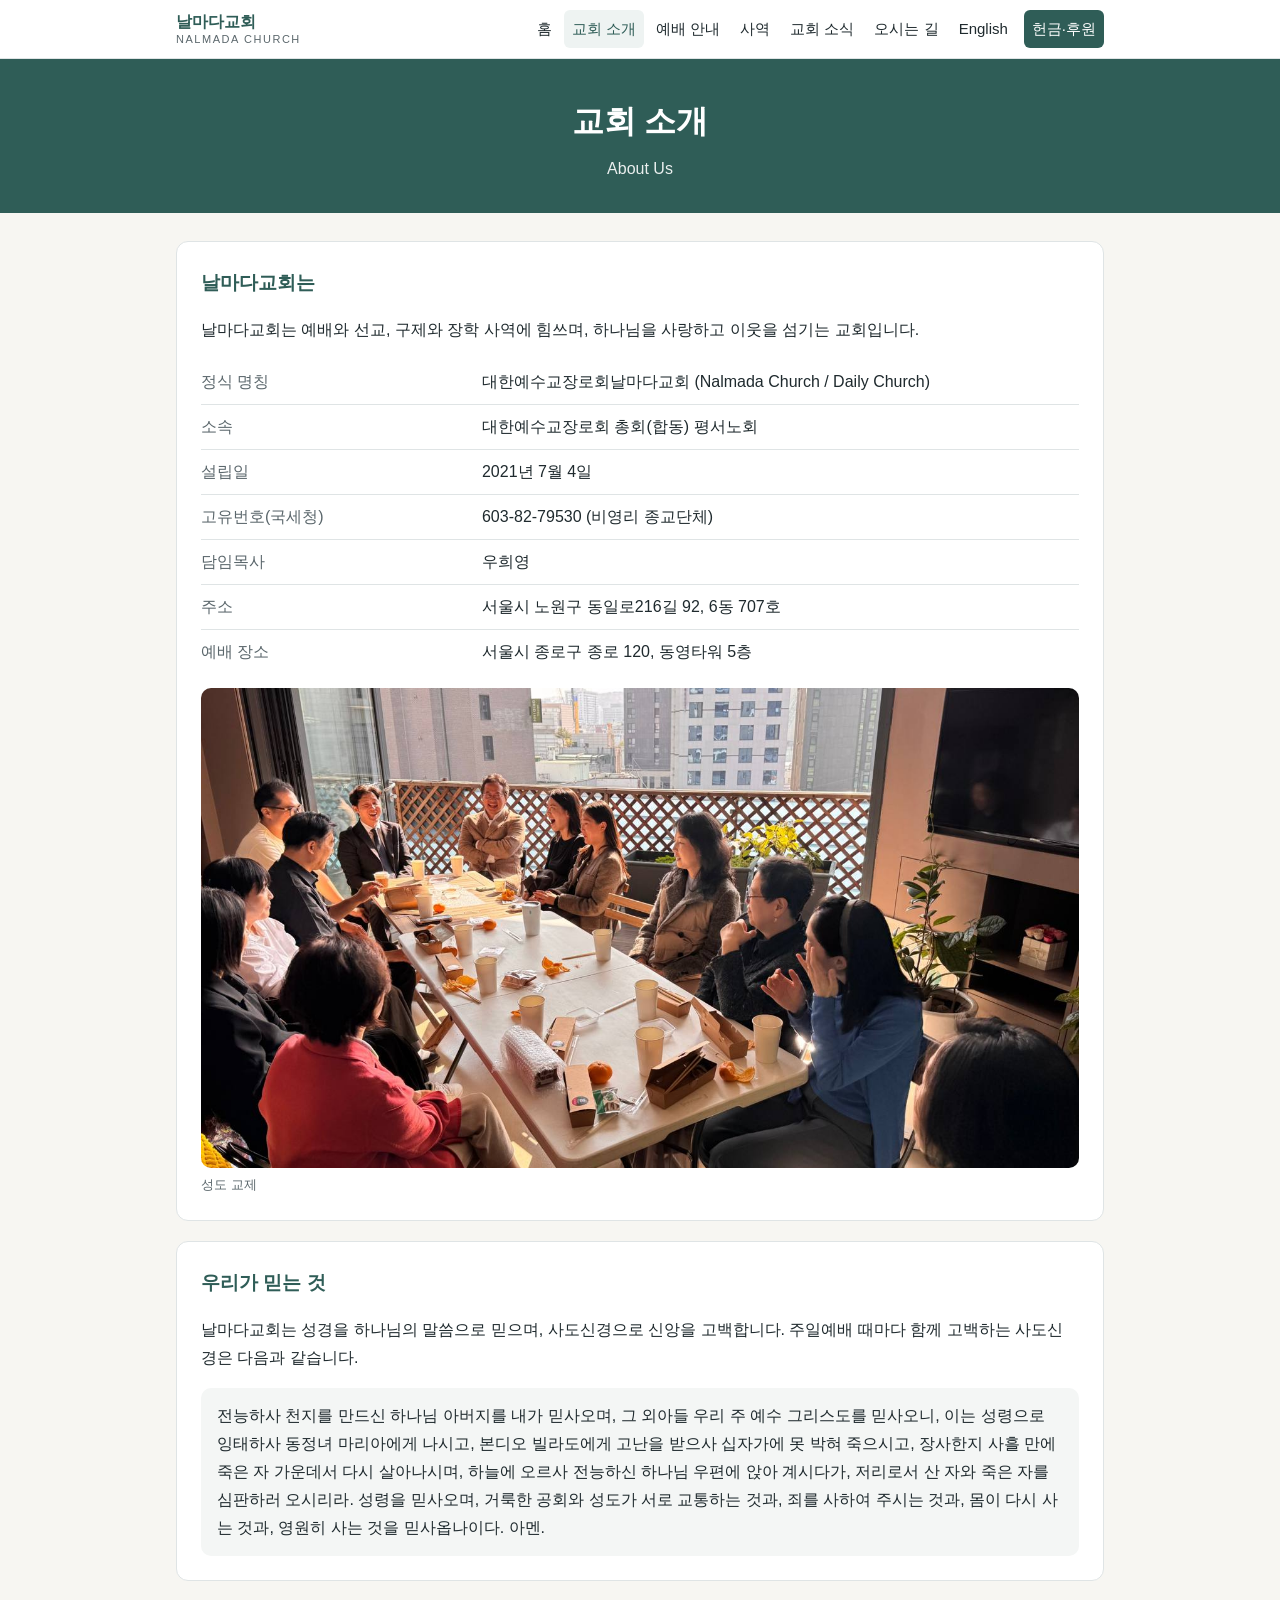
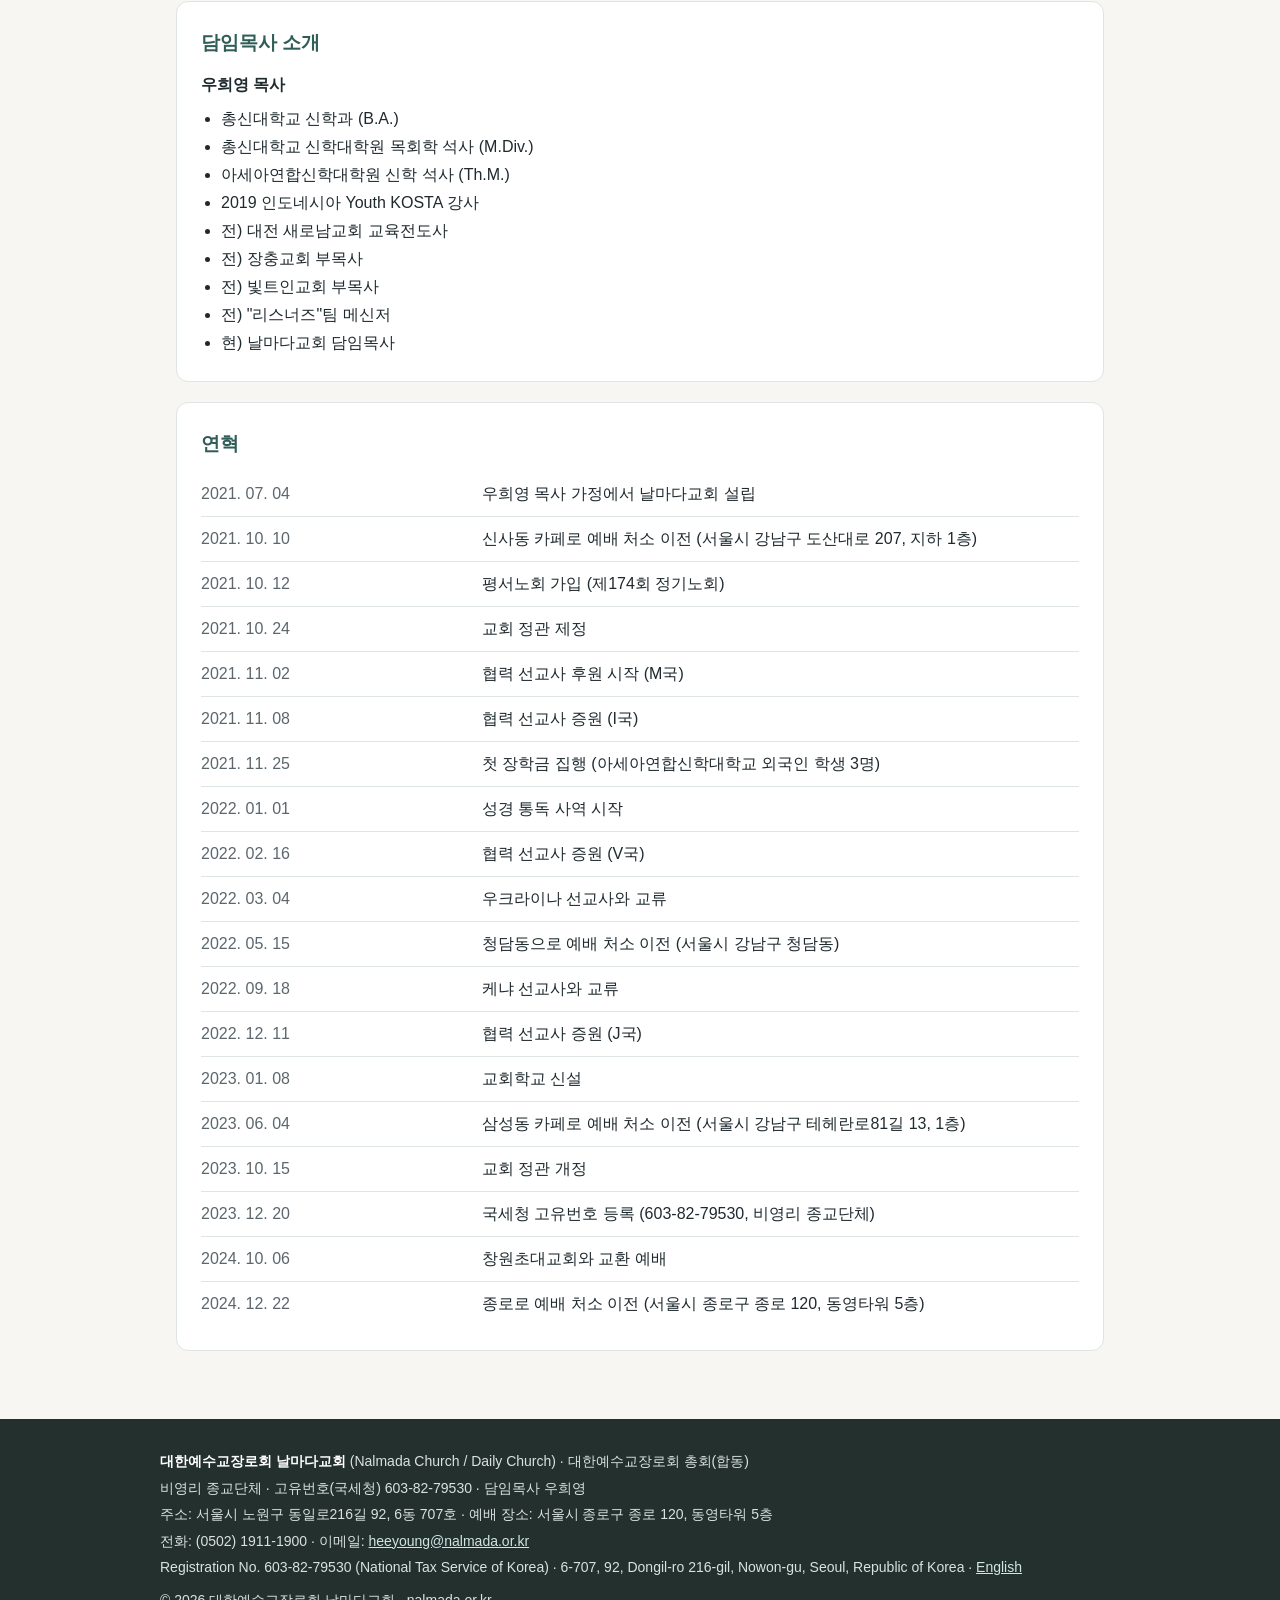
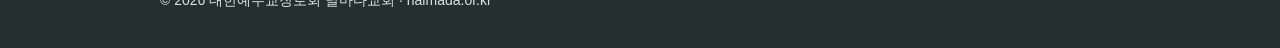
==== about.html @ 746253c1 "홈페이지 개편: 다중 페이지 구성(교회 소개, 예배, 사역, 소식, 헌금·후원, 오시는 길, English) Co-Authored-By: Claude Opus 5.5 <norepl" ====
<!doctype html>
<html lang="ko">
<head>
<meta charset="utf-8">
<meta name="viewport" content="width=device-width, initial-scale=1">
<title>교회 소개 | 대한예수교장로회 날마다교회 (Nalmada Church)</title>
<meta name="description" content="대한예수교장로회 날마다교회(Nalmada Church, Daily Church) 공식 홈페이지. 비영리 종교단체, 고유번호 603-82-79530.">
<link rel="stylesheet" href="style.css">
</head>
<body>
<header class="topbar"><div class="wrap">
<a class="brand" href="index.html">날마다교회<small>NALMADA CHURCH</small></a>
<nav><a href="index.html">홈</a><a href="about.html" class="on">교회 소개</a><a href="worship.html">예배 안내</a><a href="ministry.html">사역</a><a href="news.html">교회 소식</a><a href="contact.html">오시는 길</a><a href="en.html">English</a><a href="give.html" class="cta">헌금·후원</a></nav>
</div></header>

<div class="pagehead"><h1>교회 소개</h1><p>About Us</p></div>
<main>
  <section>
    <h2>날마다교회는</h2>
    <p>날마다교회는 예배와 선교, 구제와 장학 사역에 힘쓰며, 하나님을 사랑하고 이웃을 섬기는 교회입니다.</p>
    <table>
      <tr><th>정식 명칭</th><td>대한예수교장로회날마다교회 (Nalmada Church / Daily Church)</td></tr>
      <tr><th>소속</th><td>대한예수교장로회 총회(합동) 평서노회</td></tr>
      <tr><th>설립일</th><td>2021년 7월 4일</td></tr>
      <tr><th>고유번호(국세청)</th><td>603-82-79530 (비영리 종교단체)</td></tr>
      <tr><th>담임목사</th><td>우희영</td></tr>
      <tr><th>주소</th><td>서울시 노원구 동일로216길 92, 6동 707호</td></tr>
      <tr><th>예배 장소</th><td>서울시 종로구 종로 120, 동영타워 5층</td></tr>
    </table>
    <figure><img src="images/fellowship.jpg" alt="날마다교회 성도 교제 모습" width="1400" height="1050"><figcaption>성도 교제</figcaption></figure>
  </section>

  <section>
    <h2>우리가 믿는 것</h2>
    <p>날마다교회는 성경을 하나님의 말씀으로 믿으며, 사도신경으로 신앙을 고백합니다. 주일예배 때마다 함께 고백하는 사도신경은 다음과 같습니다.</p>
    <p style="background:#f4f6f5;border-radius:10px;padding:14px 16px;margin-bottom:0">전능하사 천지를 만드신 하나님 아버지를 내가 믿사오며, 그 외아들 우리 주 예수 그리스도를 믿사오니, 이는 성령으로 잉태하사 동정녀 마리아에게 나시고, 본디오 빌라도에게 고난을 받으사 십자가에 못 박혀 죽으시고, 장사한지 사흘 만에 죽은 자 가운데서 다시 살아나시며, 하늘에 오르사 전능하신 하나님 우편에 앉아 계시다가, 저리로서 산 자와 죽은 자를 심판하러 오시리라. 성령을 믿사오며, 거룩한 공회와 성도가 서로 교통하는 것과, 죄를 사하여 주시는 것과, 몸이 다시 사는 것과, 영원히 사는 것을 믿사옵나이다. 아멘.</p>
  </section>

  <section>
    <h2>담임목사 소개</h2>
    <h3 style="margin-top:0">우희영 목사</h3>
    <ul class="plain">
      <li>총신대학교 신학과 (B.A.)</li>
      <li>총신대학교 신학대학원 목회학 석사 (M.Div.)</li>
      <li>아세아연합신학대학원 신학 석사 (Th.M.)</li>
      <li>2019 인도네시아 Youth KOSTA 강사</li>
      <li>전) 대전 새로남교회 교육전도사</li>
      <li>전) 장충교회 부목사</li>
      <li>전) 빛트인교회 부목사</li>
      <li>전) "리스너즈"팀 메신저</li>
      <li>현) 날마다교회 담임목사</li>
    </ul>
  </section>

  <section>
    <h2>연혁</h2>
    <table>
      <tr><th>2021. 07. 04</th><td>우희영 목사 가정에서 날마다교회 설립</td></tr>
      <tr><th>2021. 10. 10</th><td>신사동 카페로 예배 처소 이전 (서울시 강남구 도산대로 207, 지하 1층)</td></tr>
      <tr><th>2021. 10. 12</th><td>평서노회 가입 (제174회 정기노회)</td></tr>
      <tr><th>2021. 10. 24</th><td>교회 정관 제정</td></tr>
      <tr><th>2021. 11. 02</th><td>협력 선교사 후원 시작 (M국)</td></tr>
      <tr><th>2021. 11. 08</th><td>협력 선교사 증원 (I국)</td></tr>
      <tr><th>2021. 11. 25</th><td>첫 장학금 집행 (아세아연합신학대학교 외국인 학생 3명)</td></tr>
      <tr><th>2022. 01. 01</th><td>성경 통독 사역 시작</td></tr>
      <tr><th>2022. 02. 16</th><td>협력 선교사 증원 (V국)</td></tr>
      <tr><th>2022. 03. 04</th><td>우크라이나 선교사와 교류</td></tr>
      <tr><th>2022. 05. 15</th><td>청담동으로 예배 처소 이전 (서울시 강남구 청담동)</td></tr>
      <tr><th>2022. 09. 18</th><td>케냐 선교사와 교류</td></tr>
      <tr><th>2022. 12. 11</th><td>협력 선교사 증원 (J국)</td></tr>
      <tr><th>2023. 01. 08</th><td>교회학교 신설</td></tr>
      <tr><th>2023. 06. 04</th><td>삼성동 카페로 예배 처소 이전 (서울시 강남구 테헤란로81길 13, 1층)</td></tr>
      <tr><th>2023. 10. 15</th><td>교회 정관 개정</td></tr>
      <tr><th>2023. 12. 20</th><td>국세청 고유번호 등록 (603-82-79530, 비영리 종교단체)</td></tr>
      <tr><th>2024. 10. 06</th><td>창원초대교회와 교환 예배</td></tr>
      <tr><th>2024. 12. 22</th><td>종로로 예배 처소 이전 (서울시 종로구 종로 120, 동영타워 5층)</td></tr>
    </table>
  </section>
</main>

<footer><div class="wrap">
<div class="row"><strong>대한예수교장로회 날마다교회</strong> (Nalmada Church / Daily Church) · 대한예수교장로회 총회(합동)</div>
<div class="row">비영리 종교단체 · 고유번호(국세청) 603-82-79530 · 담임목사 우희영</div>
<div class="row">주소: 서울시 노원구 동일로216길 92, 6동 707호 · 예배 장소: 서울시 종로구 종로 120, 동영타워 5층</div>
<div class="row">전화: (0502) 1911-1900 · 이메일: <a href="mailto:heeyoung@nalmada.or.kr">heeyoung@nalmada.or.kr</a></div>
<div class="row">Registration No. 603-82-79530 (National Tax Service of Korea) · 6-707, 92, Dongil-ro 216-gil, Nowon-gu, Seoul, Republic of Korea · <a href="en.html">English</a></div>
<div class="row" style="margin-top:8px">© 2026 대한예수교장로회 날마다교회 · nalmada.or.kr</div>
</div></footer>
</body>
</html>
---- style.css ----
:root{--ink:#1f2a2e;--muted:#5b676c;--line:#dfe4e5;--accent:#2f5d57;--accent-2:#3f7a72;--bg:#f7f6f2;--card:#fff}
*{box-sizing:border-box}
body{margin:0;background:var(--bg);color:var(--ink);font-family:"Noto Sans KR","Apple SD Gothic Neo","Malgun Gothic",sans-serif;line-height:1.75}
a{color:var(--accent)}
.topbar{background:#fff;border-bottom:1px solid var(--line);position:sticky;top:0;z-index:10}
.topbar .wrap{max-width:960px;margin:0 auto;padding:10px 16px;display:flex;flex-wrap:wrap;align-items:center;gap:8px 16px}
.brand{font-weight:700;color:var(--accent);text-decoration:none;margin-right:auto;line-height:1.3}
.brand small{display:block;font-weight:500;font-size:11px;letter-spacing:.14em;color:var(--muted)}
nav{display:flex;flex-wrap:wrap;gap:2px 4px;align-items:center}
nav a{text-decoration:none;color:var(--ink);font-size:15px;padding:6px 8px;border-radius:6px}
nav a:hover,nav a.on{background:#eef3f2;color:var(--accent)}
nav a.cta{background:var(--accent);color:#fff;margin-left:4px}
nav a.cta:hover{background:var(--accent-2);color:#fff}
.hero{background:var(--accent);color:#fff;text-align:center;padding:52px 16px 44px}
.hero .en{letter-spacing:.18em;font-size:13px;opacity:.85;margin:0 0 8px}
.hero h1{margin:0;font-size:clamp(26px,6vw,40px);line-height:1.3}
.hero p.sub{margin:10px 0 0;opacity:.92}
.hero .btns{margin-top:22px;display:flex;flex-wrap:wrap;gap:10px;justify-content:center}
.btn{display:inline-block;padding:10px 18px;border-radius:8px;text-decoration:none;font-weight:600}
.btn.light{background:#fff;color:var(--accent)}
.btn.line{border:1px solid rgba(255,255,255,.7);color:#fff}
.btn.solid{background:var(--accent);color:#fff}
.pagehead{background:var(--accent);color:#fff;padding:34px 16px 30px;text-align:center}
.pagehead h1{margin:0;font-size:clamp(24px,5vw,32px)}
.pagehead p{margin:6px 0 0;opacity:.9}
main{max-width:960px;margin:0 auto;padding:28px 16px 48px}
section{background:var(--card);border:1px solid var(--line);border-radius:12px;padding:24px;margin-bottom:20px}
h2{font-size:19px;margin:0 0 12px;color:var(--accent)}
h3{font-size:16px;margin:18px 0 6px}
table{border-collapse:collapse;width:100%}
th,td{text-align:left;vertical-align:top;padding:8px 0;border-bottom:1px solid var(--line)}
th{width:32%;color:var(--muted);font-weight:500;padding-right:12px}
tr:last-child th,tr:last-child td{border-bottom:none}
figure{margin:14px 0 0}
figure img{width:100%;height:auto;max-height:480px;object-fit:cover;border-radius:10px;display:block}
figcaption{font-size:13px;color:var(--muted);margin-top:6px}
.grid{display:grid;grid-template-columns:repeat(auto-fit,minmax(260px,1fr));gap:16px}
.grid figure{margin:0}
.grid figure img{aspect-ratio:4/3;height:auto;max-height:none}
.cards{display:grid;grid-template-columns:repeat(auto-fit,minmax(190px,1fr));gap:14px}
.card{border:1px solid var(--line);border-radius:10px;padding:16px;background:#fbfbf9}
.card h3{margin:0 0 6px;color:var(--accent)}
.card p{margin:0}
ul.plain{margin:0;padding-left:20px}
.note{font-size:14px;color:var(--muted)}
.account{font-size:18px;font-weight:700;letter-spacing:.02em}
footer{background:#24302e;color:#d9e2e0;font-size:14px;padding:28px 16px 34px}
footer .wrap{max-width:960px;margin:0 auto}
footer strong{color:#fff}
footer a{color:#cfe6e1}
footer .row{margin:2px 0}
@media (max-width:560px){th{width:38%}section{padding:18px}nav a{font-size:14px;padding:5px 6px}}
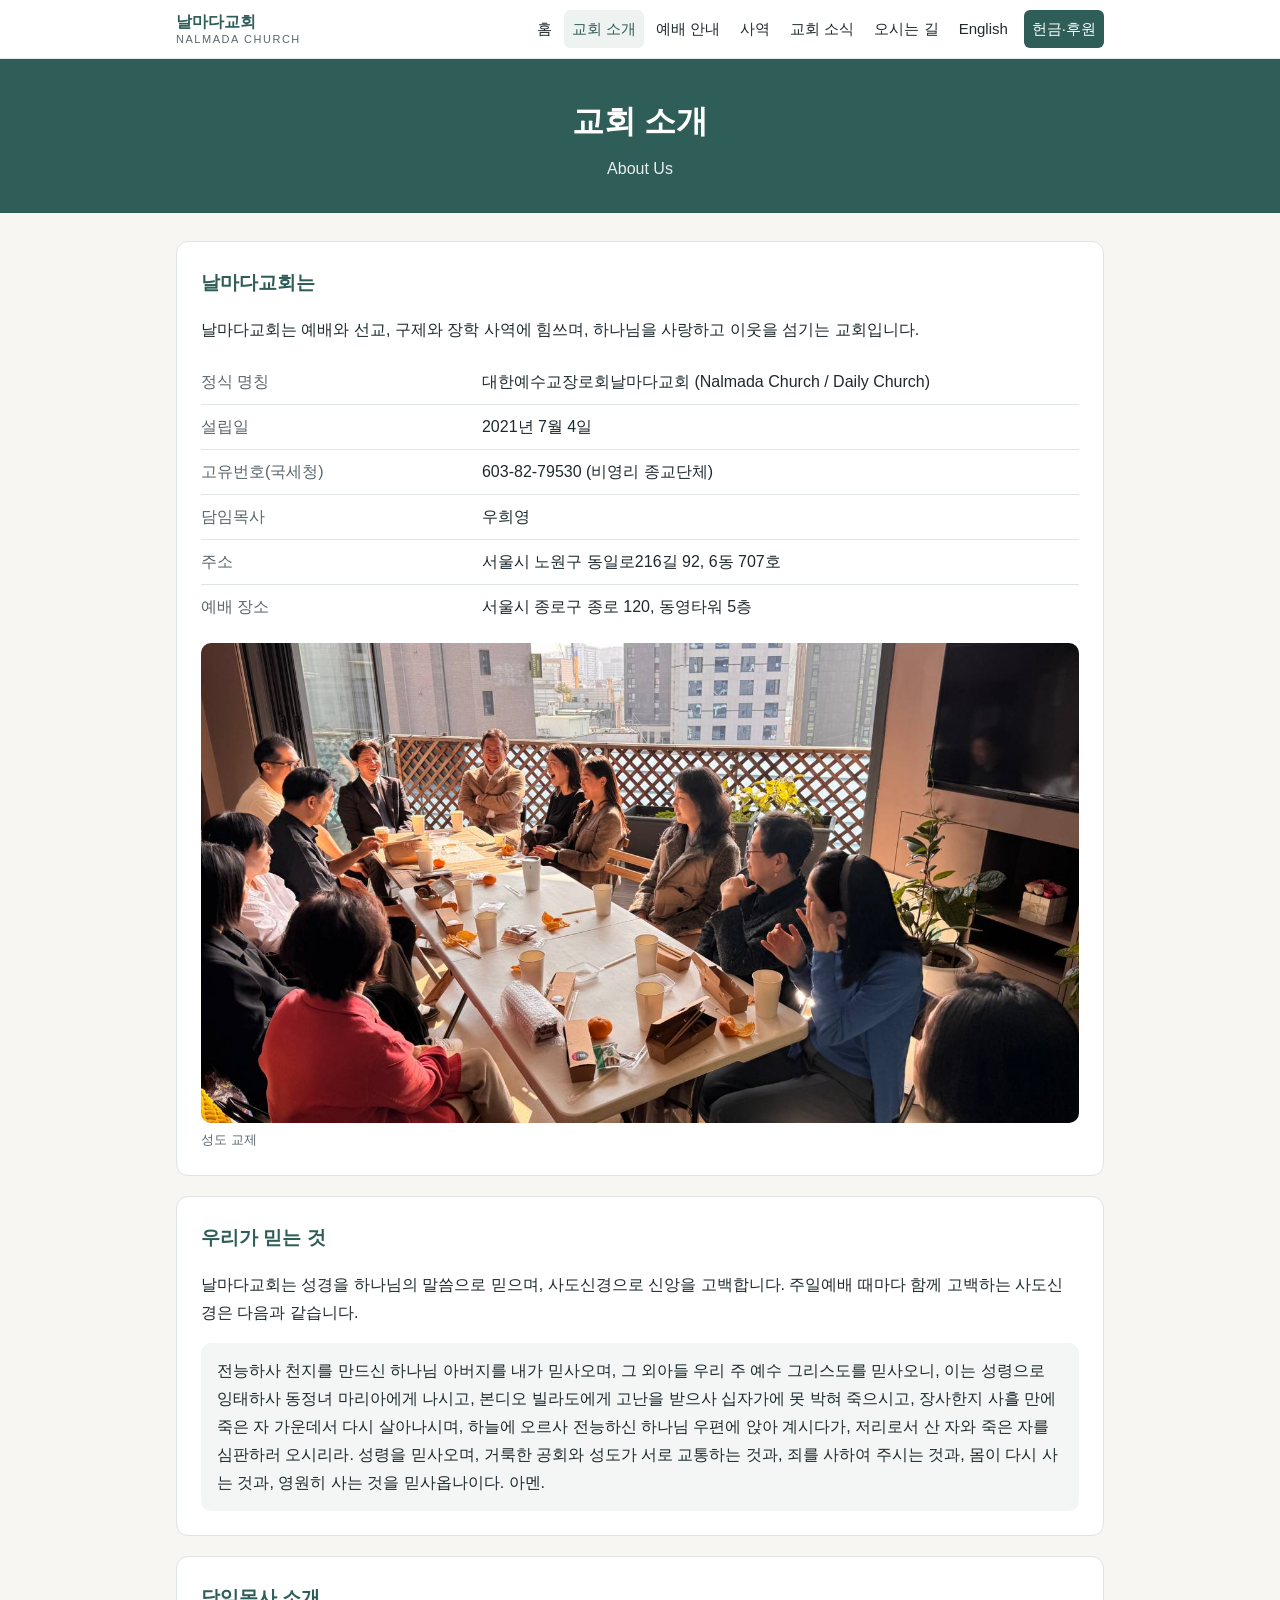
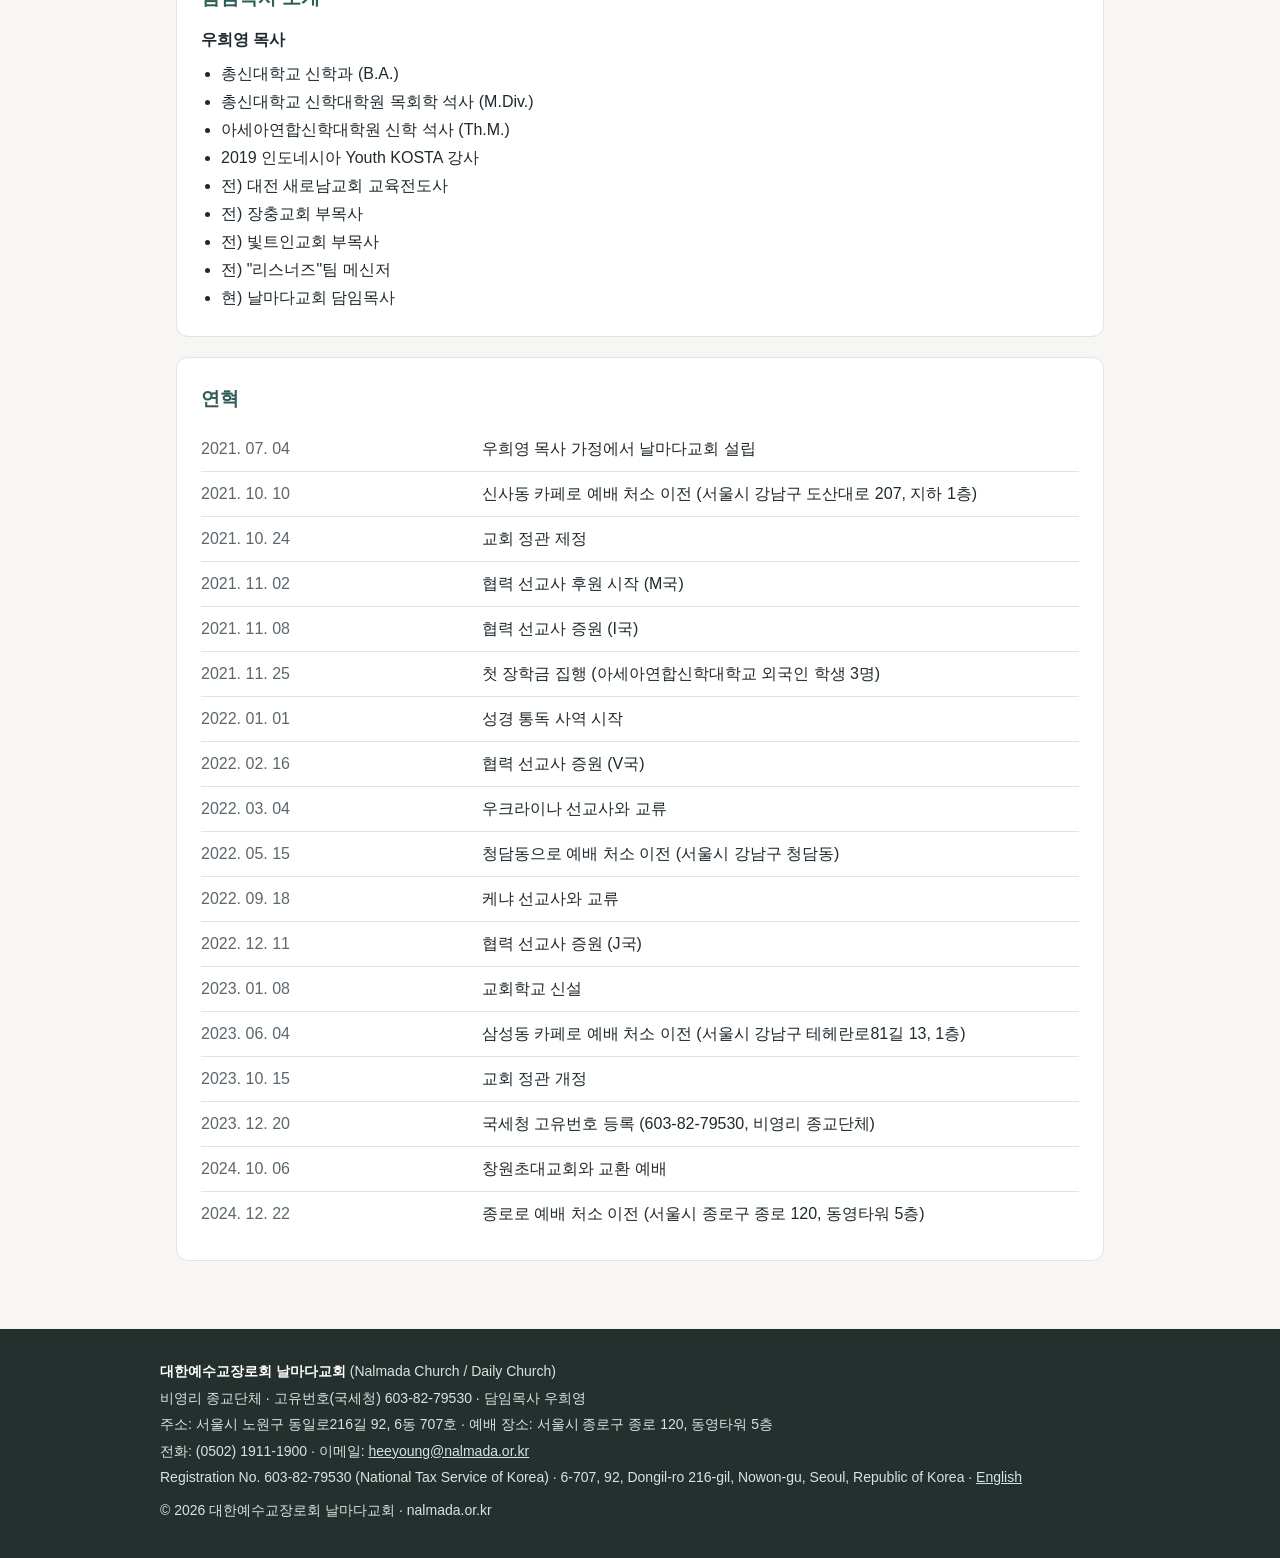
==== commit e266e00a: "교회 소속(대한예수교장로회 총회 합동·평서노회) 표기 삭제 정식 명칭(대한예수교장로회날마다교회)은 고유번호증·예금주·도메인 등록 명의와 맞추기 위해 유지. - 교회 소개: 소속 행" ====
--- a/about.html
+++ b/about.html
@@ -20,7 +20,6 @@
     <p>날마다교회는 예배와 선교, 구제와 장학 사역에 힘쓰며, 하나님을 사랑하고 이웃을 섬기는 교회입니다.</p>
     <table>
       <tr><th>정식 명칭</th><td>대한예수교장로회날마다교회 (Nalmada Church / Daily Church)</td></tr>
-      <tr><th>소속</th><td>대한예수교장로회 총회(합동) 평서노회</td></tr>
       <tr><th>설립일</th><td>2021년 7월 4일</td></tr>
       <tr><th>고유번호(국세청)</th><td>603-82-79530 (비영리 종교단체)</td></tr>
       <tr><th>담임목사</th><td>우희영</td></tr>
@@ -57,7 +56,6 @@
     <table>
       <tr><th>2021. 07. 04</th><td>우희영 목사 가정에서 날마다교회 설립</td></tr>
       <tr><th>2021. 10. 10</th><td>신사동 카페로 예배 처소 이전 (서울시 강남구 도산대로 207, 지하 1층)</td></tr>
-      <tr><th>2021. 10. 12</th><td>평서노회 가입 (제174회 정기노회)</td></tr>
       <tr><th>2021. 10. 24</th><td>교회 정관 제정</td></tr>
       <tr><th>2021. 11. 02</th><td>협력 선교사 후원 시작 (M국)</td></tr>
       <tr><th>2021. 11. 08</th><td>협력 선교사 증원 (I국)</td></tr>
@@ -79,7 +77,7 @@
 </main>
 
 <footer><div class="wrap">
-<div class="row"><strong>대한예수교장로회 날마다교회</strong> (Nalmada Church / Daily Church) · 대한예수교장로회 총회(합동)</div>
+<div class="row"><strong>대한예수교장로회 날마다교회</strong> (Nalmada Church / Daily Church)</div>
 <div class="row">비영리 종교단체 · 고유번호(국세청) 603-82-79530 · 담임목사 우희영</div>
 <div class="row">주소: 서울시 노원구 동일로216길 92, 6동 707호 · 예배 장소: 서울시 종로구 종로 120, 동영타워 5층</div>
 <div class="row">전화: (0502) 1911-1900 · 이메일: <a href="mailto:heeyoung@nalmada.or.kr">heeyoung@nalmada.or.kr</a></div>
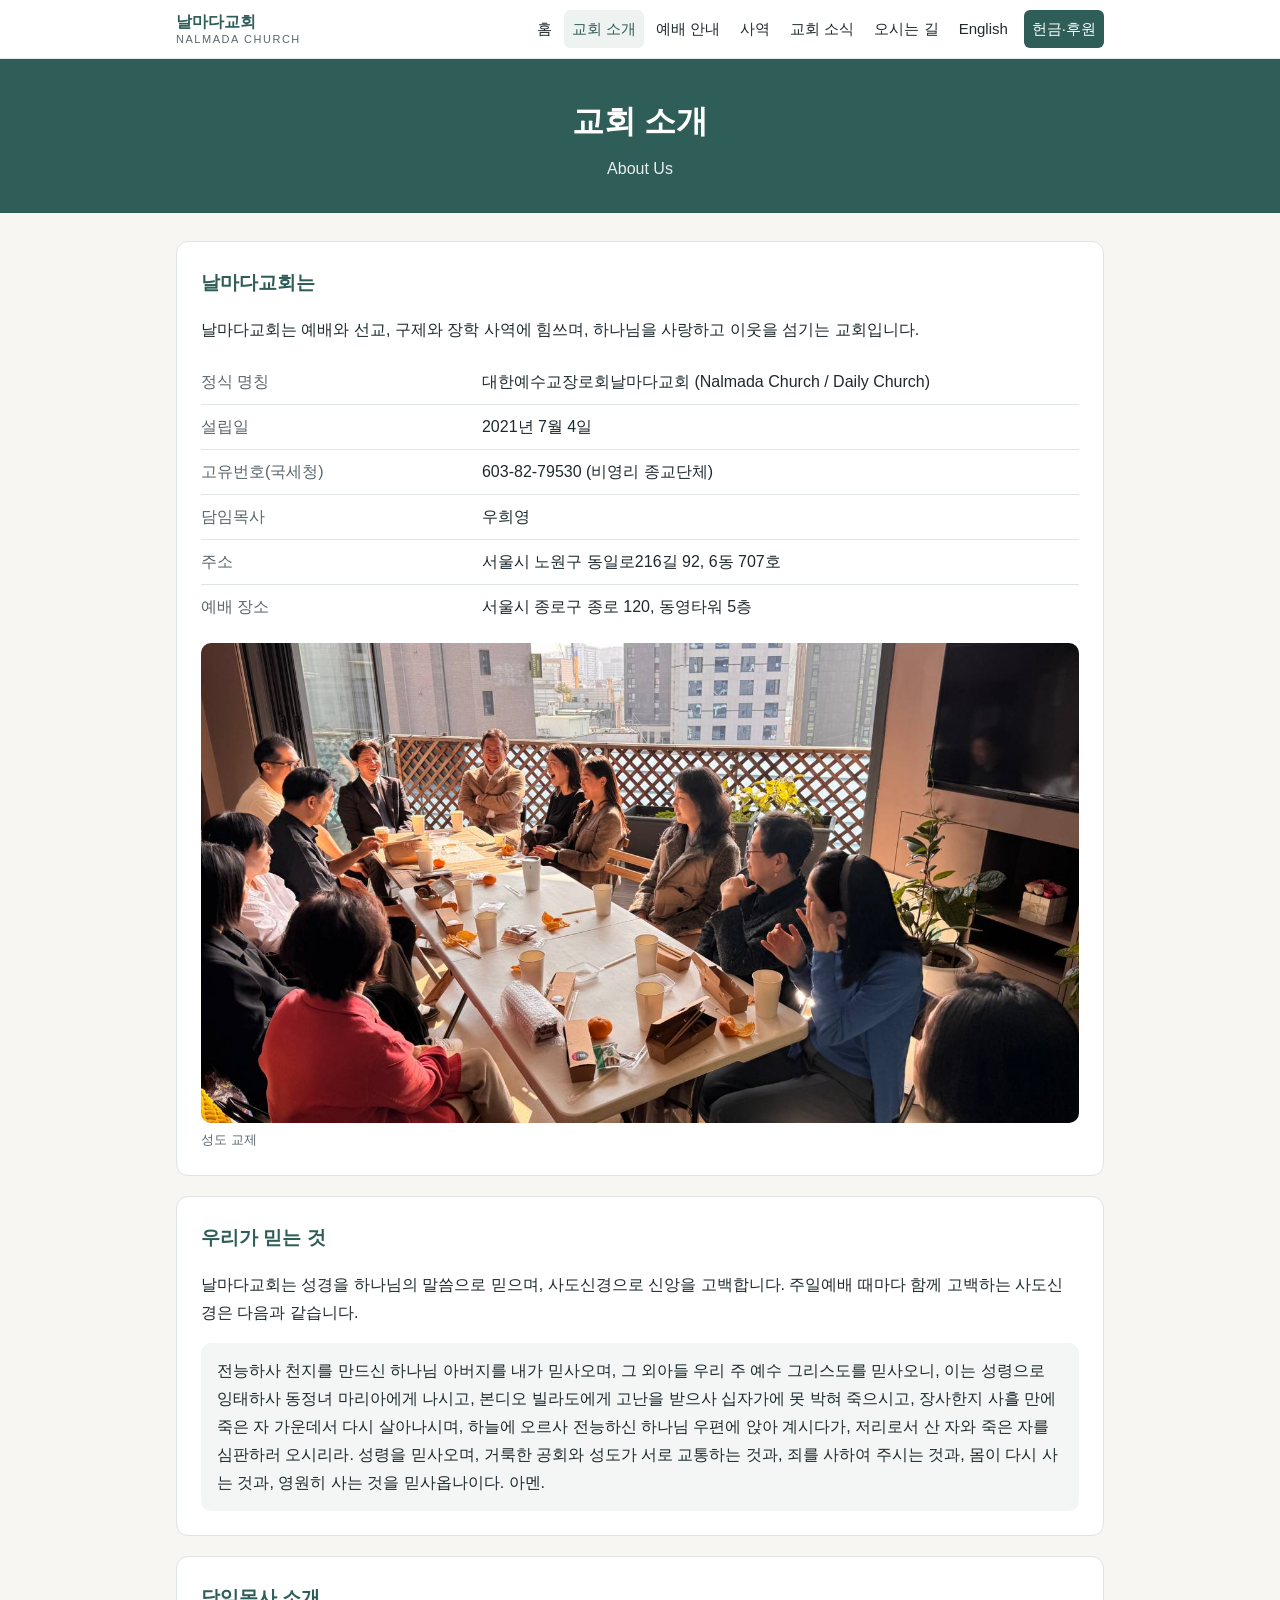
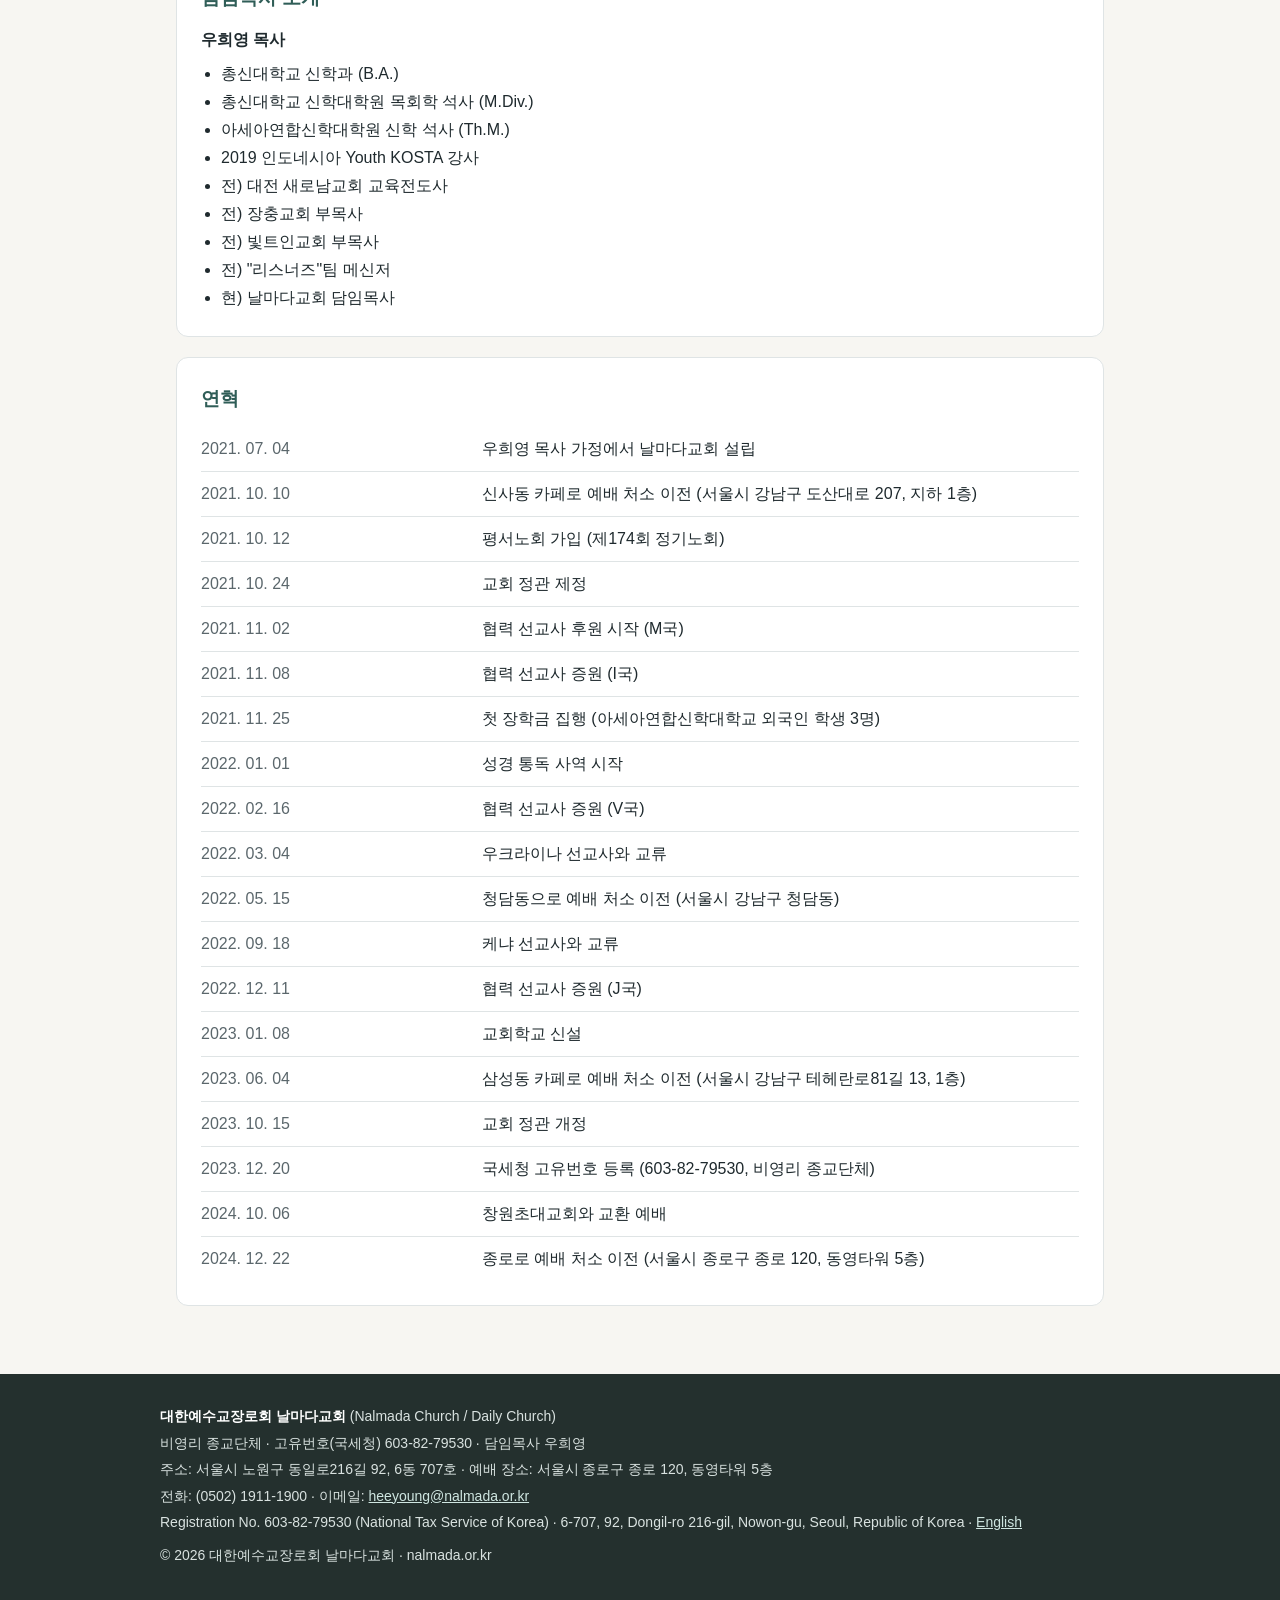
==== commit ff466baf: "교회 연혁의 평서노회 가입(2021.10.12) 항목 복원 Co-Authored-By: Claude Opus 5.5 <noreply@anthropic.com> Claude-Sess" ====
--- a/about.html
+++ b/about.html
@@ -56,6 +56,7 @@
     <table>
       <tr><th>2021. 07. 04</th><td>우희영 목사 가정에서 날마다교회 설립</td></tr>
       <tr><th>2021. 10. 10</th><td>신사동 카페로 예배 처소 이전 (서울시 강남구 도산대로 207, 지하 1층)</td></tr>
+      <tr><th>2021. 10. 12</th><td>평서노회 가입 (제174회 정기노회)</td></tr>
       <tr><th>2021. 10. 24</th><td>교회 정관 제정</td></tr>
       <tr><th>2021. 11. 02</th><td>협력 선교사 후원 시작 (M국)</td></tr>
       <tr><th>2021. 11. 08</th><td>협력 선교사 증원 (I국)</td></tr>
